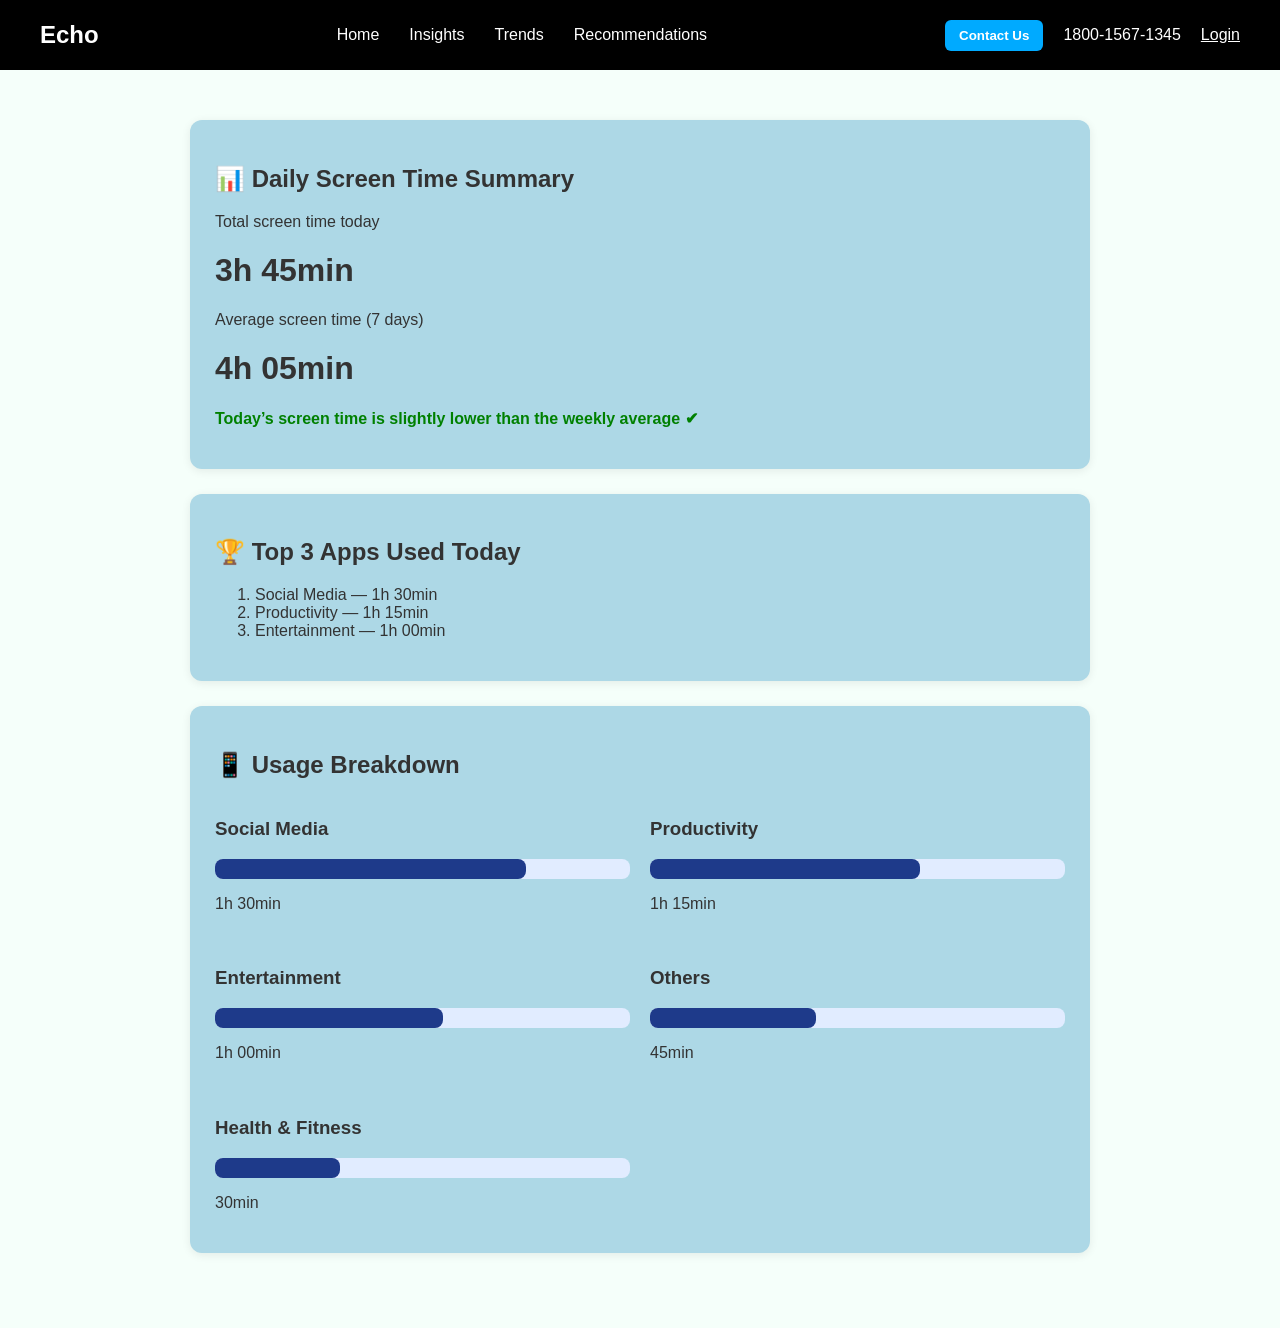
==== insights.html @ 4cb18f8d "first commit" ====
<!DOCTYPE html>
<html lang="en">
<head>
    <meta charset="UTF-8">
    <meta name="viewport" content="width=device-width, initial-scale=1.0">
    <title>Screen Time Dashboard</title>

    <style>
        body {
            margin: 0;
            padding: 0;
            font-family: Arial, sans-serif;
            background-color: mintcream;
            color: #333;
        }

        
       #header {
      display: flex;
      align-items: center;
      justify-content: space-between;
      background-color: #000; 
      color: white;
      padding: 10px 40px;
    }

    #logo{
      font-size: 1.5em;
      font-weight: bold;
    }

    
    .nav-links {
      display: flex;
      gap: 30px;
    }

    .nav-links a {
      text-decoration: none;
      color: white;
      font-weight: 500;
      transition: color 0.3s;
    }

    .nav-links a:hover {
      color: #00aaff; 
    }

    
    #contact {
      display: flex;
      align-items: center;
      gap: 20px;
    }

    #contact-button {
      background-color: #00aaff;
      border: none;
      color: white;
      padding: 8px 14px;
      border-radius: 6px;
      cursor: pointer;
      font-weight: 600;
    }

    #contact-button:hover {
      background-color: #0088cc;
    }

    .login a {
      margin: 0;
      cursor: pointer;
      font-weight: 500;
      color: white;
    }

    .login a:hover {
      color: #00aaff;
    }
    #contact-button a:hover{
        color: #00aaff;
    }

        
        .container {
            max-width: 900px;
            margin: 30px auto;
            padding: 20px;
        }

        
        .card {
            background: white;
            padding: 25px;
            border-radius: 12px;
            margin-bottom: 25px;
            box-shadow: 0 2px 10px rgba(0,0,0,0.08);
            background-color: lightblue;
        }

        .bar-container {
            width: 100%;
            background-color: #e1ecff;
            border-radius: 8px;
            margin: 10px 0;
        }

        .bar {
            height: 20px;
            background-color: #1e3a8a;
            border-radius: 8px;
        }

        
        .grid {
            display: grid;
            grid-template-columns: repeat(2, 1fr);
            gap: 20px;
        }

        @media (max-width: 600px) {
            .grid {
                grid-template-columns: 1fr;
            }
        }
    </style>

</head>
<body>

    
    <div id="header">
    
    <div id="logo">Echo</div>

  
    <div class="nav-links">
      <a href="index.html">Home</a>
      <a href="insights.html">Insights</a>
      <a href="trends.html">Trends</a>
      <a href="recommendation.html">Recommendations</a>
    </div>

   
    <div id="contact">
      <button id="contact-button">Contact Us</button>
      <p>1800-1567-1345</p>
      <div class="login"><a href="login.html">Login</a></div>
    </div>
       
  </div>
    <div class="container">

        
        <div class="card">
            <h2>📊 Daily Screen Time Summary</h2>
            <p>Total screen time today</p>
            <h1>3h 45min</h1>

            <p>Average screen time (7 days)</p>
            <h1>4h 05min</h1>

            <p style="color: #008000; font-weight: bold;">
                Today’s screen time is slightly lower than the weekly average ✔
            </p>
        </div>

        
        <div class="card">
            <h2>🏆 Top 3 Apps Used Today</h2>
            <ol>
                <li>Social Media — 1h 30min</li>
                <li>Productivity — 1h 15min</li>
                <li>Entertainment — 1h 00min</li>
            </ol>
        </div>

       
        <div class="card">
            <h2>📱 Usage Breakdown</h2>

            <div class="grid">

                <div>
                    <h3>Social Media</h3>
                    <div class="bar-container">
                        <div class="bar" style="width: 75%;"></div>
                    </div>
                    <p>1h 30min</p>
                </div>

                <div>
                    <h3>Productivity</h3>
                    <div class="bar-container">
                        <div class="bar" style="width: 65%;"></div>
                    </div>
                    <p>1h 15min</p>
                </div>

                <div>
                    <h3>Entertainment</h3>
                    <div class="bar-container">
                        <div class="bar" style="width: 55%;"></div>
                    </div>
                    <p>1h 00min</p>
                </div>

                <div>
                    <h3>Others</h3>
                    <div class="bar-container">
                        <div class="bar" style="width: 40%;"></div>
                    </div>
                    <p>45min</p>
                </div>

                <div>
                    <h3>Health & Fitness</h3>
                    <div class="bar-container">
                        <div class="bar" style="width: 30%;"></div>
                    </div>
                    <p>30min</p>
                </div>

            </div>

        </div>

    </div>

</body>
</html>
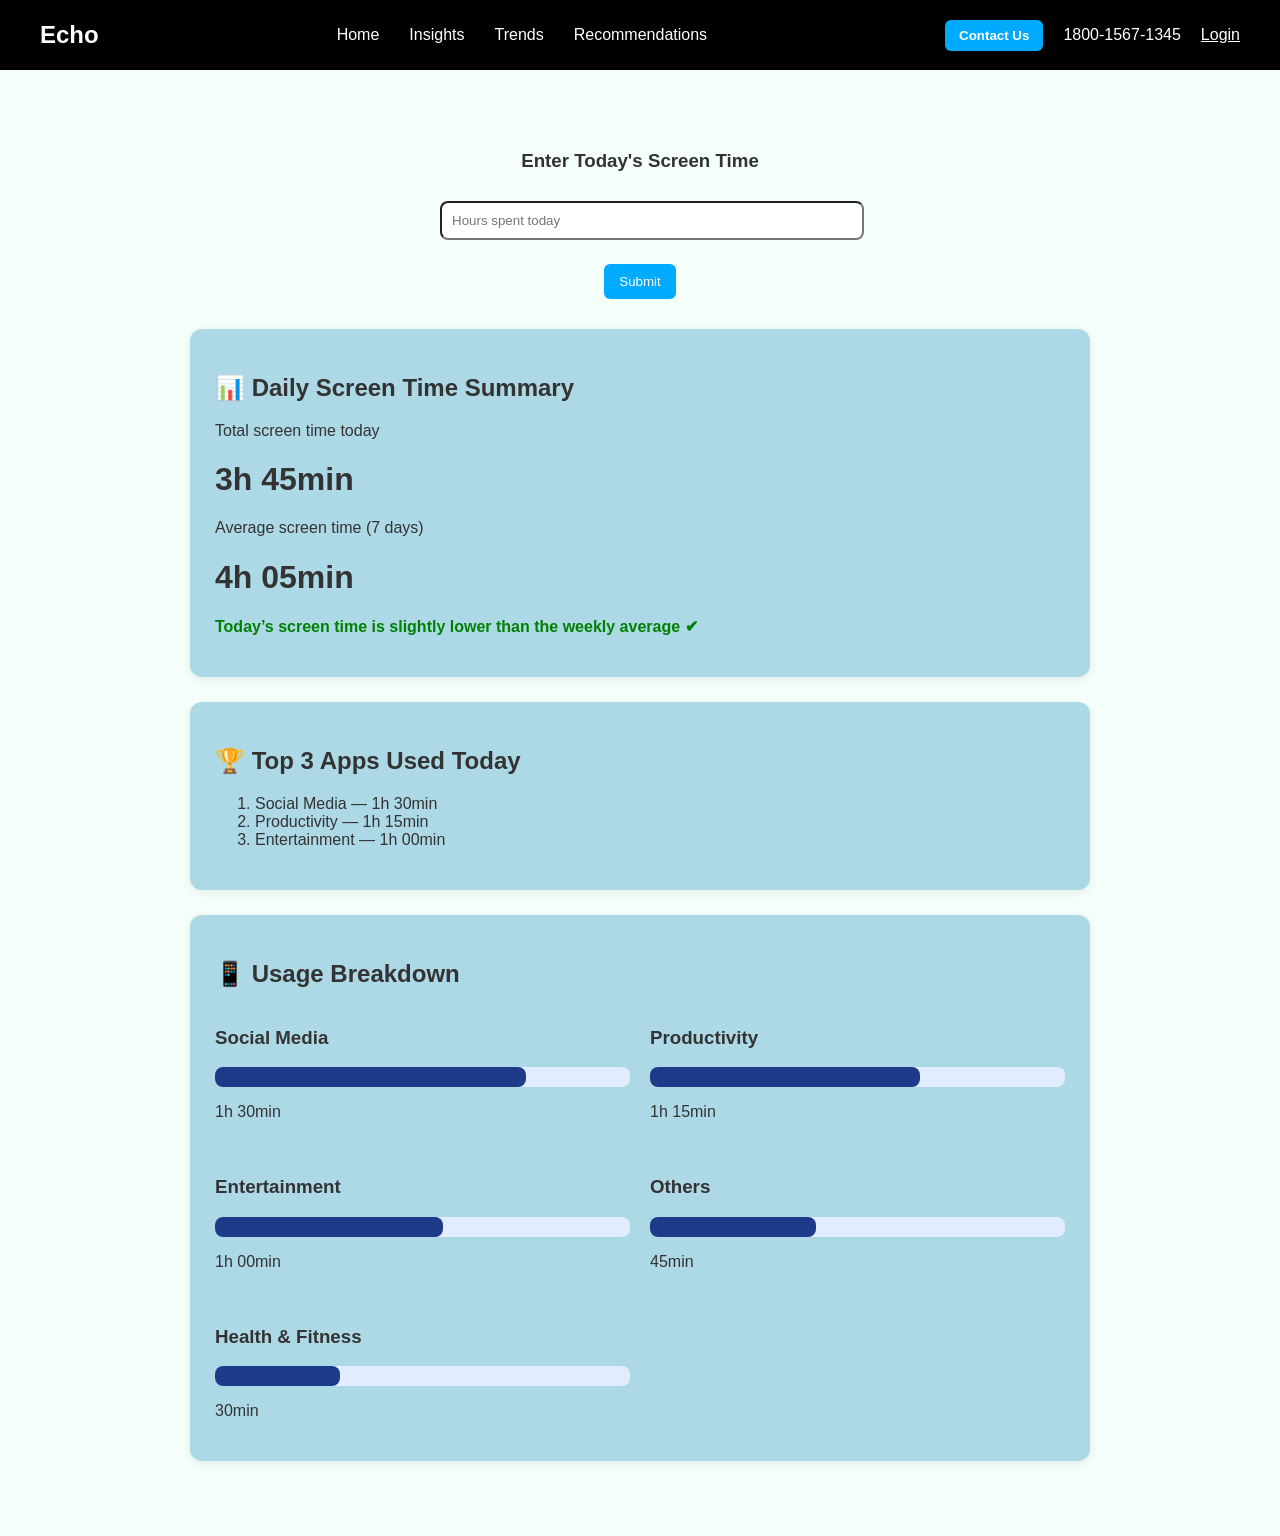
==== commit c5b56c0b: "Added new files" ====
--- a/insights.html
+++ b/insights.html
@@ -5,127 +5,8 @@
     <meta name="viewport" content="width=device-width, initial-scale=1.0">
     <title>Screen Time Dashboard</title>
 
-    <style>
-        body {
-            margin: 0;
-            padding: 0;
-            font-family: Arial, sans-serif;
-            background-color: mintcream;
-            color: #333;
-        }
-
-        
-       #header {
-      display: flex;
-      align-items: center;
-      justify-content: space-between;
-      background-color: #000; 
-      color: white;
-      padding: 10px 40px;
-    }
-
-    #logo{
-      font-size: 1.5em;
-      font-weight: bold;
-    }
-
-    
-    .nav-links {
-      display: flex;
-      gap: 30px;
-    }
-
-    .nav-links a {
-      text-decoration: none;
-      color: white;
-      font-weight: 500;
-      transition: color 0.3s;
-    }
-
-    .nav-links a:hover {
-      color: #00aaff; 
-    }
-
-    
-    #contact {
-      display: flex;
-      align-items: center;
-      gap: 20px;
-    }
-
-    #contact-button {
-      background-color: #00aaff;
-      border: none;
-      color: white;
-      padding: 8px 14px;
-      border-radius: 6px;
-      cursor: pointer;
-      font-weight: 600;
-    }
-
-    #contact-button:hover {
-      background-color: #0088cc;
-    }
-
-    .login a {
-      margin: 0;
-      cursor: pointer;
-      font-weight: 500;
-      color: white;
-    }
-
-    .login a:hover {
-      color: #00aaff;
-    }
-    #contact-button a:hover{
-        color: #00aaff;
-    }
-
-        
-        .container {
-            max-width: 900px;
-            margin: 30px auto;
-            padding: 20px;
-        }
-
-        
-        .card {
-            background: white;
-            padding: 25px;
-            border-radius: 12px;
-            margin-bottom: 25px;
-            box-shadow: 0 2px 10px rgba(0,0,0,0.08);
-            background-color: lightblue;
-        }
-
-        .bar-container {
-            width: 100%;
-            background-color: #e1ecff;
-            border-radius: 8px;
-            margin: 10px 0;
-        }
-
-        .bar {
-            height: 20px;
-            background-color: #1e3a8a;
-            border-radius: 8px;
-        }
-
-        
-        .grid {
-            display: grid;
-            grid-template-columns: repeat(2, 1fr);
-            gap: 20px;
-        }
-
-        @media (max-width: 600px) {
-            .grid {
-                grid-template-columns: 1fr;
-            }
-        }
-    </style>
-
-</head>
+    <link rel="stylesheet" href="insights.css">
+   
 <body>
 
     
@@ -151,7 +32,26 @@
   </div>
     <div class="container">
 
-        
+        <div class="input-box" style="margin: 30px auto; width: 400px; text-align: center;">
+            <h3>Enter Today's Screen Time</h3>
+            <input 
+                id="screenTime" 
+                type="number" 
+                placeholder="Hours spent today"
+                oninput="validateInput()"
+                style="width: 100%; padding: 10px; margin-top: 10px; border-radius: 8px;"
+            >
+            <p id="error" style="color: red; font-size: 14px; margin-top: 5px;"></p>
+             <button 
+                onclick="updateScreenTime()" 
+                style="margin-top: 10px; padding: 10px 15px; border-radius: 6px; background:#00aaff; color:white; border:none; cursor:pointer;">
+                Submit
+            </button>
+
+        </div>
+           
+
+
         <div class="card">
             <h2>📊 Daily Screen Time Summary</h2>
             <p>Total screen time today</p>
@@ -226,6 +126,7 @@
         </div>
 
     </div>
+    <script src="insights.js"></script>
 
 </body>
 </html>
--- a/insights.css
+++ b/insights.css
@@ -0,0 +1,117 @@
+body {
+    margin: 0;
+    padding: 0;
+    font-family: Arial, sans-serif;
+    background-color: mintcream;
+    color: #333;
+    }
+
+        
+    #header{
+      display: flex;
+      align-items: center;
+      justify-content: space-between;
+      background-color: #000; 
+      color: white;
+      padding: 10px 40px;
+    }
+
+    #logo{
+      font-size: 1.5em;
+      font-weight: bold;
+    }
+
+    
+    .nav-links {
+      display: flex;
+      gap: 30px;
+    }
+
+    .nav-links a {
+      text-decoration: none;
+      color: white;
+      font-weight: 500;
+      transition: color 0.3s;
+    }
+
+    .nav-links a:hover {
+      color: #00aaff; 
+    }
+
+    
+    #contact {
+      display: flex;
+      align-items: center;
+      gap: 20px;
+    }
+
+    #contact-button {
+      background-color: #00aaff;
+      border: none;
+      color: white;
+      padding: 8px 14px;
+      border-radius: 6px;
+      cursor: pointer;
+      font-weight: 600;
+    }
+
+    #contact-button:hover {
+      background-color: #0088cc;
+    }
+
+    .login a {
+      margin: 0;
+      cursor: pointer;
+      font-weight: 500;
+      color: white;
+    }
+
+    .login a:hover {
+      color: #00aaff;
+    }
+    #contact-button a:hover{
+        color: #00aaff;
+    }
+
+        
+        .container {
+            max-width: 900px;
+            margin: 30px auto;
+            padding: 20px;
+        }
+
+        
+        .card {
+            background: white;
+            padding: 25px;
+            border-radius: 12px;
+            margin-bottom: 25px;
+            box-shadow: 0 2px 10px rgba(0,0,0,0.08);
+            background-color: lightblue;
+        }
+
+        .bar-container {
+            width: 100%;
+            background-color: #e1ecff;
+            border-radius: 8px;
+            margin: 10px 0;
+        }
+
+        .bar {
+            height: 20px;
+            background-color: #1e3a8a;
+            border-radius: 8px;
+        }
+
+        
+        .grid {
+            display: grid;
+            grid-template-columns: repeat(2, 1fr);
+            gap: 20px;
+        }
+
+        @media (max-width: 600px) {
+            .grid {
+                grid-template-columns: 1fr;
+            }
+        }
